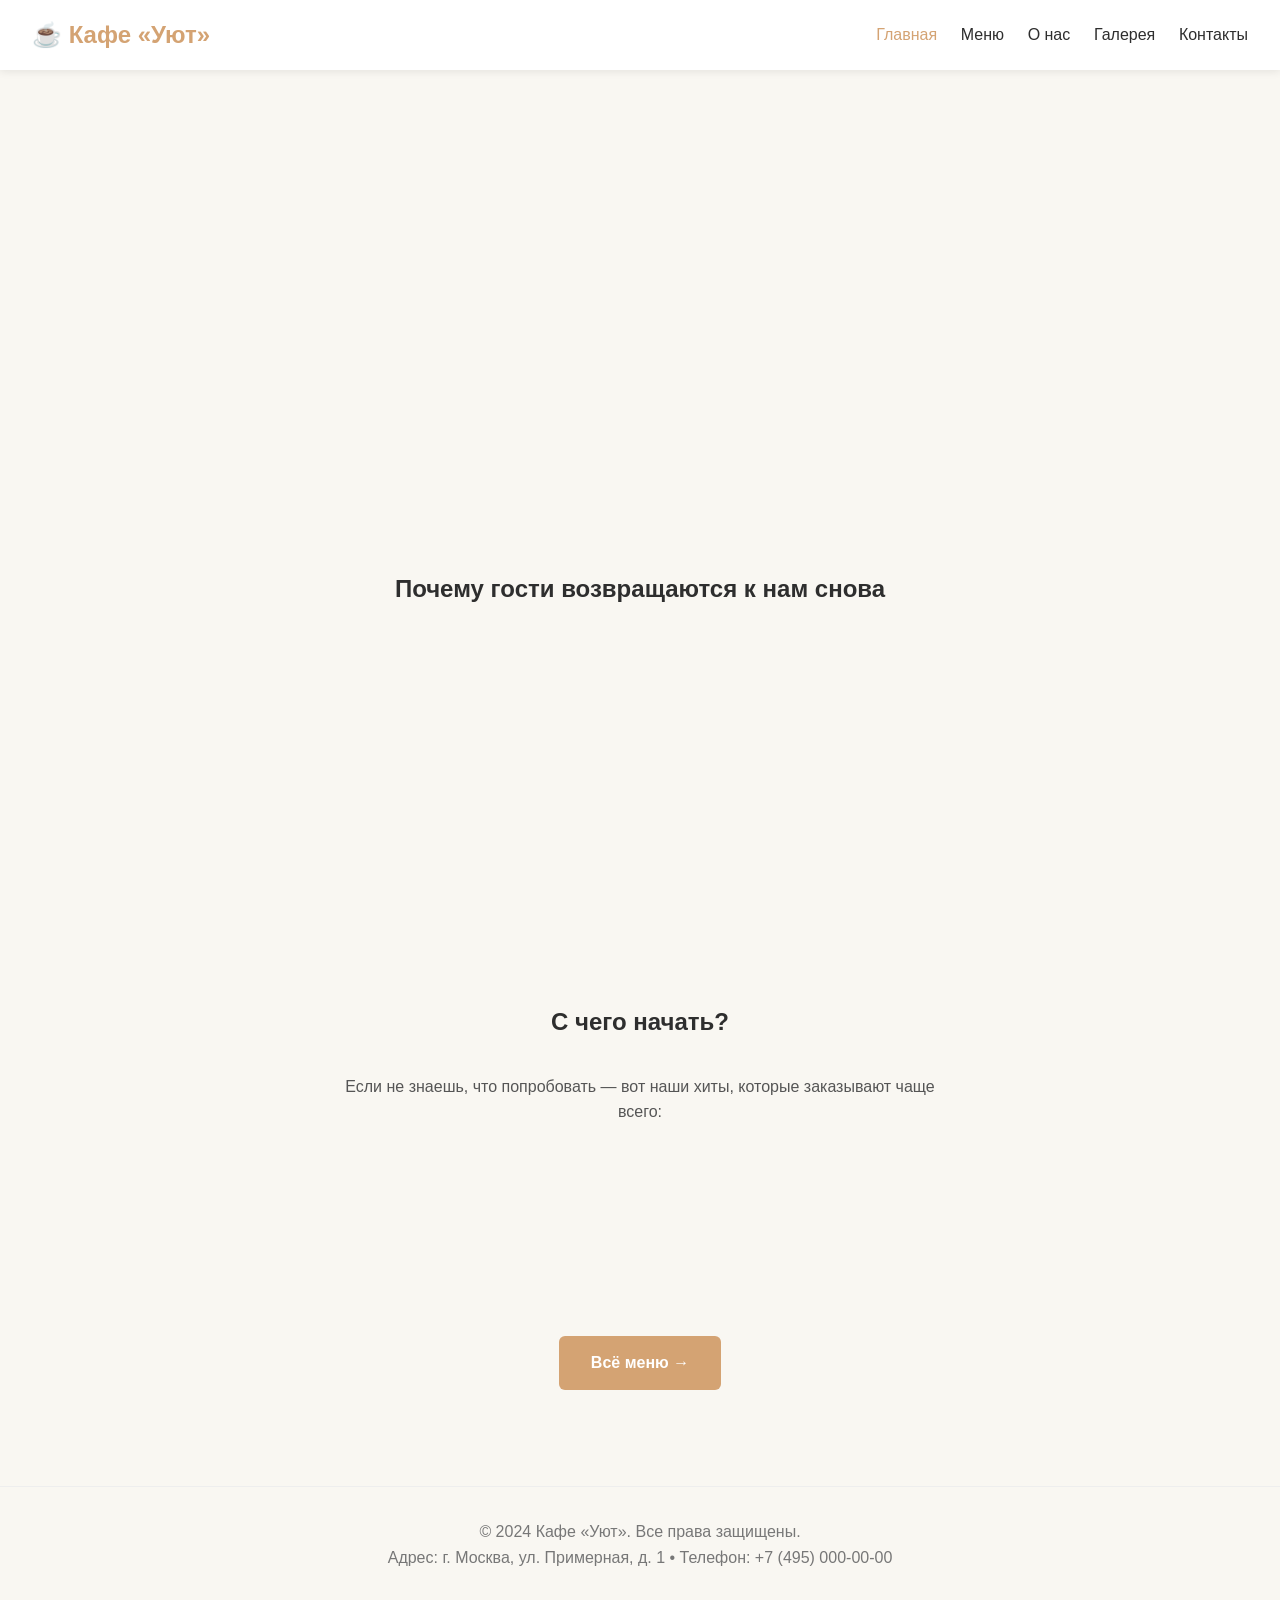
==== index.html @ 041bd0f4 "Upgrade first site" ====
<!DOCTYPE html>
<html lang="ru">
  <head>
    <meta charset="UTF-8" />
    <meta name="viewport" content="width=device-width, initial-scale=1.0"/>
    <title>Кафе «Уют» — Главная</title>
    <link rel="stylesheet" href="css/style.css"/>
  </head>
  <body>
    <header>
      <div class="logo">☕ Кафе «Уют»</div>
      <nav>
        <a href="index.html" class="active">Главная</a>
        <a href="menu.html">Меню</a>
        <a href="about.html">О нас</a>
        <a href="gallery.html">Галерея</a>
        <a href="contacts.html">Контакты</a>
      </nav>
    </header>

    <main>
      <!-- Большой баннер -->
      <section class="hero fade-in-up" style="text-align:center; padding:5rem 1rem; background: linear-gradient(rgba(0,0,0,0.4), rgba(0,0,0,0.4)), url('https://images.unsplash.com/photo-1556910103-1c02745a30bf?ixlib=rb-1.2.1&auto=format&fit=crop&w=1920&q=80') no-repeat center/cover; color:white;">
        <h1 style="font-size:3rem; margin-bottom:1rem; text-shadow: 0 2px 6px rgba(0,0,0,0.3);">Тепло, вкус и уют в каждом глотке</h1>
        <p style="font-size:1.2rem; max-width:600px; margin:0 auto 2rem; color:#f0f0f0; text-shadow: 0 1px 3px rgba(0,0,0,0.3);">
          Мы создаём атмосферу, где хочется остаться подольше: свежие продукты, авторские рецепты и забота о каждом госте.
        </p>
        <a href="menu.html" style="display:inline-block; padding:1rem 2rem; background:var(--primary); color:white; text-decoration:none; border-radius:6px; font-weight:bold; box-shadow: 0 4px 12px rgba(212,163,115,0.4); transition: transform 0.2s, box-shadow 0.2s;">
          Выбрать любимое блюдо
        </a>
      </section>

      <!-- Почему выбирают нас -->
      <section style="padding:4rem 1.5rem; max-width:1200px; margin:0 auto;">
        <h2 style="text-align:center;">Почему гости возвращаются к нам снова</h2>
        <div style="margin-top:2rem; display:grid; grid-template-columns:repeat(auto-fit, minmax(250px, 1fr)); gap:1.5rem;">
          <div class="fade-in-up" style="background:white; padding:1.5rem; border-radius:8px; box-shadow:0 4px 12px rgba(0,0,0,0.06); text-align:center;">
            <div style="font-size:2.5rem; margin-bottom:0.8rem;">☕</div>
            <h3 style="margin:0 0 0.5rem; color:var(--dark);">Лучший кофе в районе</h3>
            <p style="color:#666; line-height:1.5;">Только свежеобжаренные зёрна и точная настройка помола — чтобы каждый глоток был идеальным.</p>
          </div>
          <div class="fade-in-up" style="background:white; padding:1.5rem; border-radius:8px; box-shadow:0 4px 12px rgba(0,0,0,0.06); text-align:center;">
            <div style="font-size:2.5rem; margin-bottom:0.8rem;">🥐</div>
            <h3 style="margin:0 0 0.5rem; color:var(--dark);">Свежая выпечка каждый день</h3>
            <p style="color:#666; line-height:1.5;">Круассаны, маффины и десерты готовим с утра, чтобы они были тёплыми и ароматными.</p>
          </div>
          <div class="fade-in-up" style="background:white; padding:1.5rem; border-radius:8px; box-shadow:0 4px 12px rgba(0,0,0,0.06); text-align:center;">
            <div style="font-size:2.5rem; margin-bottom:0.8rem;">🏠</div>
            <h3 style="margin:0 0 0.5rem; color:var(--dark);">Уютная атмосфера</h3>
            <p style="color:#666; line-height:1.5;">Мягкие кресла, приглушённый свет и спокойная музыка — чтобы забыть про суету.</p>
          </div>
        </div>
      </section>

      <!-- Призыв к действию + мини-меню -->
      <section style="padding:4rem 1.5rem; background:#f9f7f2; text-align:center;">
        <h2>С чего начать?</h2>
        <p style="max-width:600px; margin:1rem auto; color:#555;">
          Если не знаешь, что попробовать — вот наши хиты, которые заказывают чаще всего:
        </p>
        <div class="menu-grid" style="justify-content:center; margin-top:1.5rem;">
          <div class="dish-card fade-in-up">
            <h3>Капучино</h3>
            <p>Классика: эспрессо и молочная пена. Идеально, чтобы проснуться.</p>
            <span class="dish-price">320 ₽</span>
          </div>
          <div class="dish-card fade-in-up">
            <h3>Круассан с миндалем</h3>
            <p>Хрустящий снаружи, нежный внутри — лучший завтрак.</p>
            <span class="dish-price">280 ₽</span>
          </div>
          <div class="dish-card fade-in-up">
            <h3>Чизкейк Нью-Йорк</h3>
            <p>Нежный, сливочный, с тонкой ванильной ноткой.</p>
            <span class="dish-price">380 ₽</span>
          </div>
        </div>
        <a href="menu.html" style="display:inline-block; margin-top:2rem; padding:0.9rem 2rem; background:var(--primary); color:white; text-decoration:none; border-radius:6px; font-weight:bold;">Всё меню →</a>
      </section>
    </main>

    <footer>
      <p>&copy; 2024 Кафе «Уют». Все права защищены.</p>
      <p>Адрес: г. Москва, ул. Примерная, д. 1 • Телефон: +7 (495) 000-00-00</p>
    </footer>
---- css/style.css ----
:root {
  --primary: #d4a373;
  --dark: #2e2e2e;
  --light: #f9f7f2;
}

* { margin: 0; padding: 0; box-sizing: border-box; }

body {
  font-family: 'Segoe UI', Roboto, Arial, sans-serif;
  line-height: 1.6;
  color: var(--dark);
  background: var(--light);
}

html { scroll-behavior: smooth; }

header {
  position: sticky;
  top: 0;
  background: rgba(255,255,255,0.95);
  backdrop-filter: blur(10px);
  padding: 1rem 2rem;
  display: flex;
  justify-content: space-between;
  align-items: center;
  box-shadow: 0 2px 8px rgba(0,0,0,0.08);
  z-index: 100;
}

.logo {
  font-weight: bold;
  font-size: 1.5rem;
  color: var(--primary);
  animation: warmPulse 3s infinite alternate;
}

@keyframes warmPulse {
  from { text-shadow: 0 0 4px rgba(212, 163, 115, 0.4); }
  to { text-shadow: 0 0 10px rgba(212, 163, 115, 0.7); }
}

nav a {
  margin-left: 1.2rem;
  text-decoration: none;
  color: var(--dark);
  font-weight: 500;
  transition: color 0.2s;
}

nav a:hover, nav a.active {
  color: var(--primary);
}

main { padding: 2rem 1.5rem; max-width: 1200px; margin: 0 auto; }
h2 { text-align: center; margin-bottom: 2rem; }

.menu-grid, .gallery-grid {
  display: grid;
  grid-template-columns: repeat(auto-fit, minmax(280px, 1fr));
  gap: 2rem;
}

.dish-card, .photo-card {
  background: white;
  padding: 1.5rem;
  border-radius: 8px;
  box-shadow: 0 4px 12px rgba(0,0,0,0.06);
  transition: transform 0.3s ease, box-shadow 0.3s ease;
}

.dish-card:hover, .photo-card:hover {
  transform: translateY(-6px);
  box-shadow: 0 12px 24px rgba(0,0,0,0.12);
}

.dish-price { float: right; color: var(--primary); font-weight: bold; }

form { max-width: 500px; margin: 2rem auto; text-align: left; }
label { display: block; margin-top: 1rem; font-weight: 500; }
input, textarea {
  width: 100%;
  padding: 0.75rem;
  border: 1px solid #ccc;
  border-radius: 6px;
  margin-top: 0.4rem;
}

button[type="submit"] {
  margin-top: 1.5rem;
  width: 100%;
  padding: 0.8rem;
  background: var(--primary);
  color: white;
  border: none;
  border-radius: 6px;
  cursor: pointer;
  font-size: 1rem;
  transition: background 0.3s, transform 0.2s;
}

button[type="submit"]:hover {
  background: #b88b5b;
  transform: scale(1.02);
}

footer {
  text-align: center;
  padding: 2rem;
  color: #777;
  border-top: 1px solid #eee;
}

/* Анимация появления при скролле */
.fade-in-up {
  opacity: 0;
  transform: translateY(24px);
  transition: opacity 0.6s ease, transform 0.6s ease;
}
.fade-in-up.visible {
  opacity: 1;
  transform: translateY(0);
}
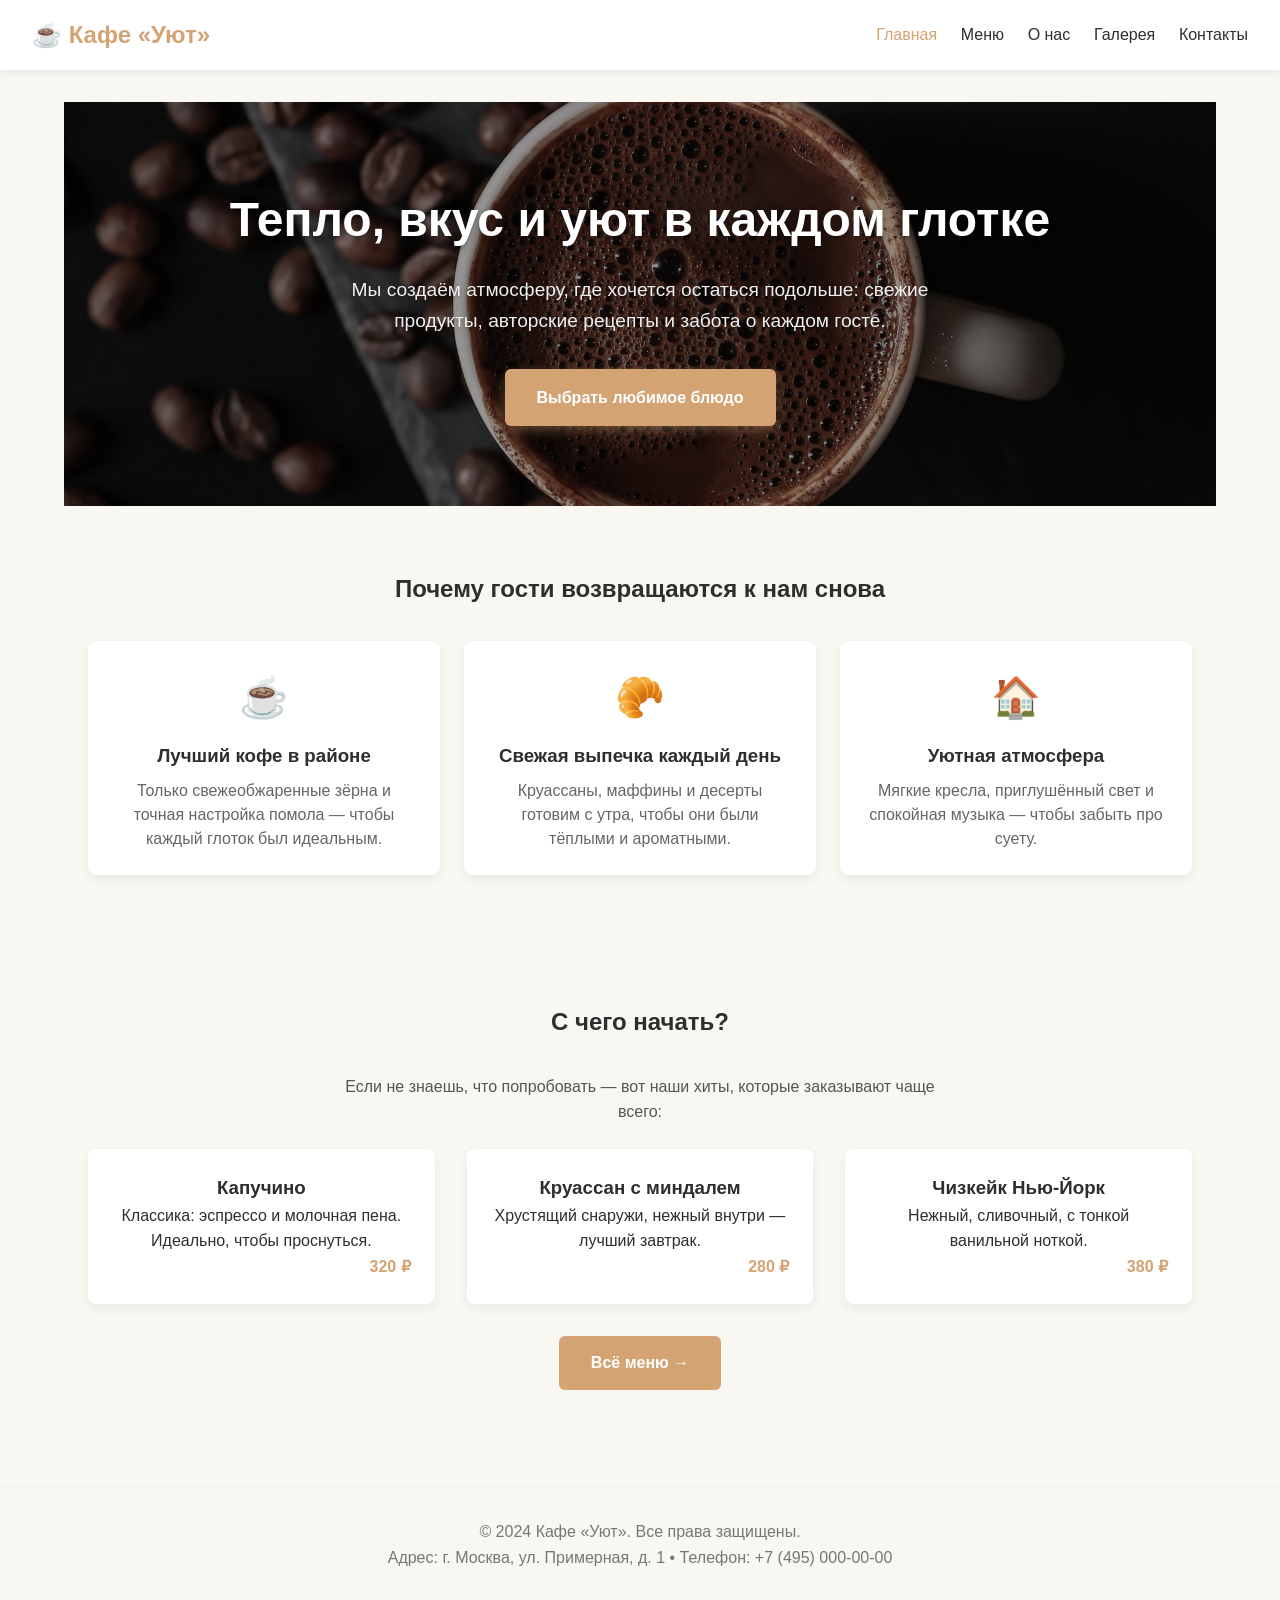
==== commit 14cc10d8: "Add 2 version" ====
--- a/index.html
+++ b/index.html
@@ -3,7 +3,7 @@
   <head>
     <meta charset="UTF-8" />
     <meta name="viewport" content="width=device-width, initial-scale=1.0"/>
-    <title>Кафе «Уют» — Главная</title>
+    <title>Кофейня Cosiness — Главная</title>
     <link rel="stylesheet" href="css/style.css"/>
   </head>
   <body>
@@ -19,15 +19,14 @@
     </header>
 
     <main>
-      <!-- Большой баннер -->
-      <section class="hero fade-in-up" style="text-align:center; padding:5rem 1rem; background: linear-gradient(rgba(0,0,0,0.4), rgba(0,0,0,0.4)), url('https://images.unsplash.com/photo-1556910103-1c02745a30bf?ixlib=rb-1.2.1&auto=format&fit=crop&w=1920&q=80') no-repeat center/cover; color:white;">
-        <h1 style="font-size:3rem; margin-bottom:1rem; text-shadow: 0 2px 6px rgba(0,0,0,0.3);">Тепло, вкус и уют в каждом глотке</h1>
-        <p style="font-size:1.2rem; max-width:600px; margin:0 auto 2rem; color:#f0f0f0; text-shadow: 0 1px 3px rgba(0,0,0,0.3);">
-          Мы создаём атмосферу, где хочется остаться подольше: свежие продукты, авторские рецепты и забота о каждом госте.
+      <!-- Большой баннер (фон задаётся в CSS — класс .hero) -->
+      <section class="hero fade-in-up">
+        <h1>Тепло, вкус и уют в каждом глотке</h1>
+        <p>
+          Мы создаём атмосферу, где хочется остаться подольше: свежие продукты,
+          авторские рецепты и забота о каждом госте.
         </p>
-        <a href="menu.html" style="display:inline-block; padding:1rem 2rem; background:var(--primary); color:white; text-decoration:none; border-radius:6px; font-weight:bold; box-shadow: 0 4px 12px rgba(212,163,115,0.4); transition: transform 0.2s, box-shadow 0.2s;">
-          Выбрать любимое блюдо
-        </a>
+        <a href="menu.html">Выбрать любимое блюдо</a>
       </section>
 
       <!-- Почему выбирают нас -->
@@ -56,7 +55,7 @@
       <section style="padding:4rem 1.5rem; background:#f9f7f2; text-align:center;">
         <h2>С чего начать?</h2>
         <p style="max-width:600px; margin:1rem auto; color:#555;">
-          Если не знаешь, что попробовать — вот наши хиты, которые заказывают чаще всего:
+          Если не знаешь, что попробовать — вот наши хиты, которые заказывают чаще всего:
         </p>
         <div class="menu-grid" style="justify-content:center; margin-top:1.5rem;">
           <div class="dish-card fade-in-up">
@@ -83,3 +82,15 @@
       <p>&copy; 2024 Кафе «Уют». Все права защищены.</p>
       <p>Адрес: г. Москва, ул. Примерная, д. 1 • Телефон: +7 (495) 000-00-00</p>
     </footer>
+
+    <script>
+      // Плавное появление элементов при скролле
+      const observer = new IntersectionObserver((entries) => {
+        entries.forEach((entry) => {
+          if (entry.isIntersecting) entry.target.classList.add('visible');
+        });
+      }, { threshold: 0.15 });
+      document.querySelectorAll('.fade-in-up').forEach((el) => observer.observe(el));
+    </script>
+  </body>
+</html>
--- a/css/style.css
+++ b/css/style.css
@@ -121,3 +121,106 @@
   opacity: 1;
   transform: translateY(0);
 }
+
+/* ===== Большой баннер с фото ===== */
+.hero {
+  text-align: center;
+  padding: 5rem 1rem;
+  color: white;
+  background-image:
+    linear-gradient(rgba(0,0,0,0.4), rgba(0,0,0,0.4)),
+    url('../images/banner.jpg');   /* ← путь к фото */
+  background-repeat: no-repeat;
+  background-position: center;
+  background-size: cover;
+}
+
+.hero h1 {
+  font-size: 3rem;
+  margin-bottom: 1rem;
+  text-shadow: 0 2px 6px rgba(0,0,0,0.3);
+}
+
+.hero p {
+  font-size: 1.2rem;
+  max-width: 600px;
+  margin: 0 auto 2rem;
+  color: #f0f0f0;
+  text-shadow: 0 1px 3px rgba(0,0,0,0.3);
+}
+
+.hero a {
+  display: inline-block;
+  padding: 1rem 2rem;
+  background: var(--primary);
+  color: white;
+  text-decoration: none;
+  border-radius: 6px;
+  font-weight: bold;
+  box-shadow: 0 4px 12px rgba(212,163,115,0.4);
+  transition: transform 0.2s, box-shadow 0.2s;
+}
+
+.hero a:hover {
+  transform: translateY(-2px);
+  box-shadow: 0 8px 18px rgba(212,163,115,0.5);
+}
+
+.team-card {
+  grid-column: 1 / -1;        /* занять всю строку сетки */
+  justify-self: center;       /* выровнять по центру */
+  width: 100%;
+  max-width: 380px;           /* чтобы не растягивалась на всю ширину */
+}
+
+/* ===== Галерея: 4 крупных блока в сетке 2×2 ===== */
+.gallery-grid {
+  display: grid;
+  grid-template-columns: repeat(2, 1fr);   /* 2 колонки */
+  grid-template-rows: repeat(2, auto);     /* 2 ряда */
+  gap: 2rem;
+}
+
+.gallery-grid .photo-card {
+  padding: 0;
+  overflow: hidden;
+  border-radius: 8px;
+  background: white;
+  box-shadow: 0 4px 12px rgba(0,0,0,0.06);
+  transition: transform 0.3s ease, box-shadow 0.3s ease;
+}
+
+.gallery-grid .photo-card:hover {
+  transform: translateY(-6px);
+  box-shadow: 0 12px 24px rgba(0,0,0,0.12);
+}
+
+.gallery-grid .photo-card img {
+  display: block;
+  width: 100%;
+  height: 360px;              /* крупные одинаковые фото */
+  object-fit: cover;
+  transition: transform 0.4s ease;
+}
+
+.gallery-grid .photo-card:hover img {
+  transform: scale(1.04);
+}
+
+.gallery-grid .photo-card figcaption {
+  padding: 1rem 1.2rem 1.2rem;
+  color: #666;
+  font-size: 0.95rem;
+  margin: 0;
+}
+
+/* На телефонах — одна колонка, фото чуть ниже */
+@media (max-width: 760px) {
+  .gallery-grid {
+    grid-template-columns: 1fr;
+    grid-template-rows: auto;
+  }
+  .gallery-grid .photo-card img {
+    height: 300px;
+  }
+}
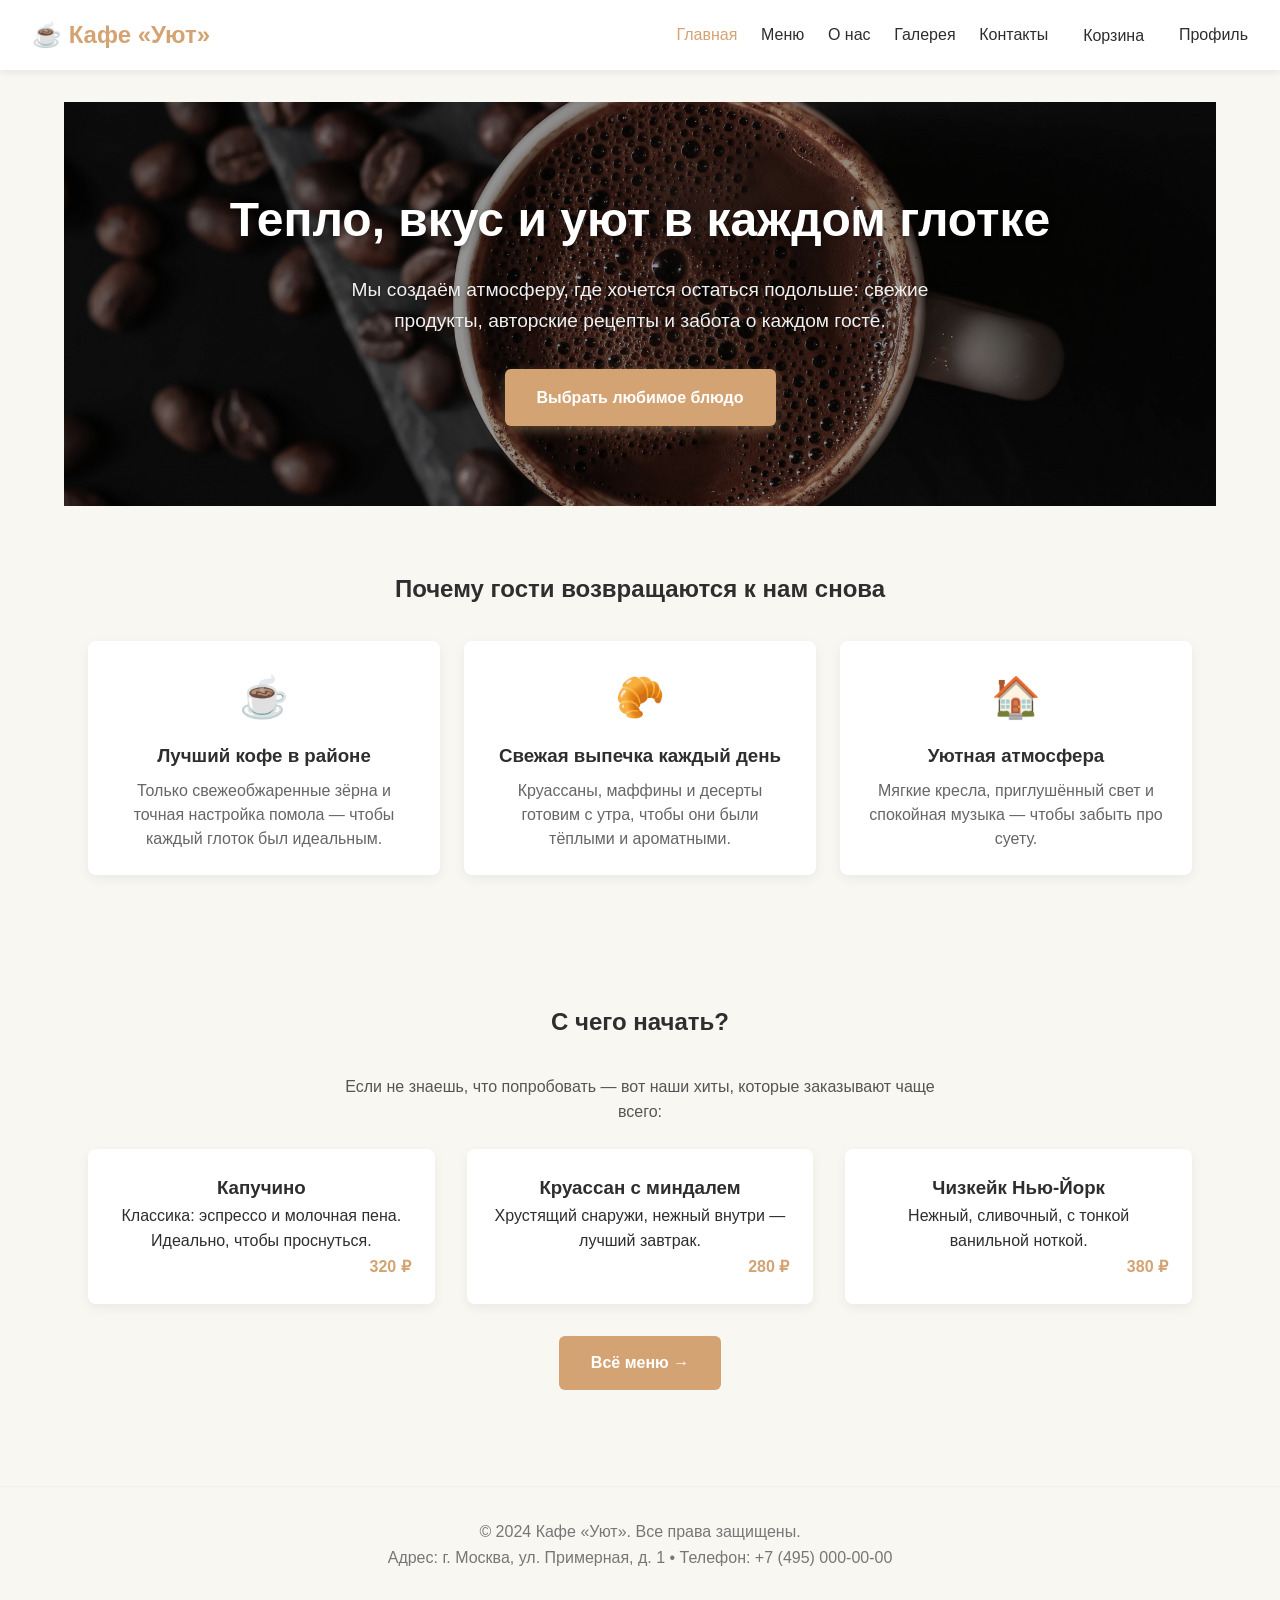
==== commit fee64b6b: "add profile and cart" ====
--- a/index.html
+++ b/index.html
@@ -15,6 +15,8 @@
         <a href="about.html">О нас</a>
         <a href="gallery.html">Галерея</a>
         <a href="contacts.html">Контакты</a>
+        <a href="cart.html">Корзина</a>
+        <a href="profile.html">Профиль</a>
       </nav>
     </header>
 
--- a/css/style.css
+++ b/css/style.css
@@ -55,13 +55,57 @@
 main { padding: 2rem 1.5rem; max-width: 1200px; margin: 0 auto; }
 h2 { text-align: center; margin-bottom: 2rem; }
 
-.menu-grid, .gallery-grid {
+/* --- Галерея: ровно 4 блока в 2 ряда (2×2) --- */
+.gallery-grid {
+  display: grid;
+  grid-template-columns: repeat(2, 1fr);   /* 2 колонки */
+  grid-template-rows: repeat(2, auto);     /* 2 ряда */
+  gap: 2rem;                               /* отступы между карточками */
+}
+
+.photo-card {
+  background: white;
+  border-radius: 8px;
+  box-shadow: 0 4px 12px rgba(0,0,0,0.06);
+  overflow: hidden;
+  padding: 0;
+  transition: transform 0.3s ease, box-shadow 0.3s ease;
+}
+
+.photo-card:hover {
+  transform: translateY(-6px);
+  box-shadow: 0 12px 24px rgba(0,0,0,0.12);
+}
+
+.photo-card img {
+  width: 100%;
+  height: 360px;                           /* фиксированная высота блока */
+  object-fit: cover;                       /* картинка заполняет без искажений */
+  display: block;
+  transition: transform 0.4s ease;
+}
+
+.photo-card:hover img {
+  transform: scale(1.04);                   /* лёгкий зум при наведении */
+}
+
+.photo-card figcaption {
+  padding: 1rem 1.2rem 1.2rem;
+  color: #666;
+  font-size: 0.95rem;
+  margin: 0;
+  text-align: center;
+}
+
+/* --- Меню (если понадобится) --- */
+.menu-grid {
   display: grid;
   grid-template-columns: repeat(auto-fit, minmax(280px, 1fr));
   gap: 2rem;
 }
 
 .dish-card, .photo-card {
+  /* общие стили для карточек */
   background: white;
   padding: 1.5rem;
   border-radius: 8px;
@@ -122,14 +166,15 @@
   transform: translateY(0);
 }
 
-/* ===== Большой баннер с фото ===== */
+/* Большой баннер на главной */
 .hero {
   text-align: center;
   padding: 5rem 1rem;
   color: white;
+  /* Путь: ../images/banner.jpg — значит, images лежит рядом с папкой css */
   background-image:
     linear-gradient(rgba(0,0,0,0.4), rgba(0,0,0,0.4)),
-    url('../images/banner.jpg');   /* ← путь к фото */
+    url('../images/banner.jpg');
   background-repeat: no-repeat;
   background-position: center;
   background-size: cover;
@@ -166,61 +211,293 @@
   box-shadow: 0 8px 18px rgba(212,163,115,0.5);
 }
 
-.team-card {
-  grid-column: 1 / -1;        /* занять всю строку сетки */
-  justify-self: center;       /* выровнять по центру */
-  width: 100%;
-  max-width: 380px;           /* чтобы не растягивалась на всю ширину */
-}
-
-/* ===== Галерея: 4 крупных блока в сетке 2×2 ===== */
-.gallery-grid {
-  display: grid;
-  grid-template-columns: repeat(2, 1fr);   /* 2 колонки */
-  grid-template-rows: repeat(2, auto);     /* 2 ряда */
-  gap: 2rem;
-}
-
-.gallery-grid .photo-card {
-  padding: 0;
-  overflow: hidden;
-  border-radius: 8px;
-  background: white;
-  box-shadow: 0 4px 12px rgba(0,0,0,0.06);
-  transition: transform 0.3s ease, box-shadow 0.3s ease;
-}
-
-.gallery-grid .photo-card:hover {
-  transform: translateY(-6px);
-  box-shadow: 0 12px 24px rgba(0,0,0,0.12);
-}
-
-.gallery-grid .photo-card img {
-  display: block;
-  width: 100%;
-  height: 360px;              /* крупные одинаковые фото */
-  object-fit: cover;
-  transition: transform 0.4s ease;
-}
-
-.gallery-grid .photo-card:hover img {
-  transform: scale(1.04);
-}
-
-.gallery-grid .photo-card figcaption {
-  padding: 1rem 1.2rem 1.2rem;
-  color: #666;
-  font-size: 0.95rem;
-  margin: 0;
-}
-
-/* На телефонах — одна колонка, фото чуть ниже */
+/* Адаптив: на мобильных — одна колонка в галерее */
 @media (max-width: 760px) {
   .gallery-grid {
     grid-template-columns: 1fr;
     grid-template-rows: auto;
   }
-  .gallery-grid .photo-card img {
-    height: 300px;
+  .photo-card img {
+    height: 280px;
   }
+}
+
+/* ===== Страница «Профиль» ===== */
+.profile-layout {
+  display: grid;
+  grid-template-columns: 300px 1fr;
+  gap: 2rem;
+  align-items: start;
+}
+
+.profile-card {
+  background: white;
+  border-radius: 10px;
+  padding: 2rem 1.5rem;
+  text-align: center;
+  box-shadow: 0 4px 12px rgba(0,0,0,0.06);
+}
+
+.avatar {
+  width: 90px;
+  height: 90px;
+  margin: 0 auto 1rem;
+  border-radius: 50%;
+  background: var(--primary);
+  color: white;
+  font-size: 2.2rem;
+  font-weight: bold;
+  display: flex;
+  align-items: center;
+  justify-content: center;
+}
+
+.profile-card h3 { margin-bottom: 0.3rem; }
+.profile-email { color: #666; font-size: 0.95rem; }
+.profile-role { color: #999; font-size: 0.85rem; margin-bottom: 1.2rem; }
+
+.profile-stats {
+  display: flex;
+  justify-content: space-around;
+  border-top: 1px solid #eee;
+  padding-top: 1rem;
+}
+.profile-stats div { display: flex; flex-direction: column; }
+.profile-stats strong { color: var(--primary); font-size: 1.2rem; }
+.profile-stats span { font-size: 0.8rem; color: #888; }
+
+.profile-form {
+  background: white;
+  border-radius: 10px;
+  padding: 2rem 1.8rem;
+  box-shadow: 0 4px 12px rgba(0,0,0,0.06);
+}
+.profile-form h3 { margin-bottom: 0.5rem; }
+.profile-form form { margin: 0; max-width: 100%; }
+
+.profile-orders {
+  margin-top: 2rem;
+  background: white;
+  border-radius: 10px;
+  padding: 1.5rem 1.8rem;
+  box-shadow: 0 4px 12px rgba(0,0,0,0.06);
+}
+.profile-orders h3 { margin-bottom: 1rem; }
+
+.order-row {
+  display: flex;
+  justify-content: space-between;
+  gap: 1rem;
+  padding: 0.8rem 0;
+  border-bottom: 1px solid #f0f0f0;
+  font-size: 0.95rem;
+}
+.order-row:last-child { border-bottom: none; }
+.order-row span:first-child { color: #888; min-width: 180px; }
+
+/* ===== Страница «Корзина» ===== */
+.cart-layout {
+  display: grid;
+  grid-template-columns: 1fr 340px;
+  gap: 2rem;
+  align-items: start;
+}
+
+.cart-items { display: flex; flex-direction: column; gap: 1rem; }
+
+.cart-item {
+  display: flex;
+  align-items: center;
+  gap: 1.2rem;
+  background: white;
+  border-radius: 10px;
+  padding: 1.2rem 1.5rem;
+  box-shadow: 0 4px 12px rgba(0,0,0,0.06);
+}
+
+.cart-thumb {
+  width: 64px;
+  height: 64px;
+  flex-shrink: 0;
+  border-radius: 10px;
+  background: var(--light);
+  font-size: 2rem;
+  display: flex;
+  align-items: center;
+  justify-content: center;
+}
+
+.cart-info { flex: 1; }
+.cart-info h3 { margin: 0 0 0.2rem; font-size: 1.05rem; }
+.cart-info p { color: #888; font-size: 0.85rem; margin-bottom: 0.6rem; }
+
+.cart-qty {
+  display: inline-flex;
+  align-items: center;
+  gap: 0.7rem;
+  border: 1px solid #e5e5e5;
+  border-radius: 6px;
+  padding: 0.15rem 0.4rem;
+}
+.qty-btn {
+  border: none;
+  background: none;
+  cursor: pointer;
+  font-size: 1.1rem;
+  color: var(--primary);
+  width: 26px;
+  height: 26px;
+  border-radius: 4px;
+  transition: background 0.2s;
+}
+.qty-btn:hover { background: #fdf3e8; }
+
+.cart-summary {
+  background: white;
+  border-radius: 10px;
+  padding: 1.8rem 1.5rem;
+  box-shadow: 0 4px 12px rgba(0,0,0,0.06);
+  position: sticky;
+  top: 100px;
+}
+.cart-summary h3 { margin-bottom: 1rem; }
+.cart-summary hr { border: none; border-top: 1px solid #eee; margin: 0.8rem 0; }
+
+.summary-row {
+  display: flex;
+  justify-content: space-between;
+  padding: 0.45rem 0;
+  font-size: 0.95rem;
+  color: #555;
+}
+.summary-total {
+  font-size: 1.2rem;
+  font-weight: bold;
+  color: var(--dark);
+}
+.summary-total span:last-child { color: var(--primary); }
+
+.checkout-btn {
+  width: 100%;
+  margin-top: 1.2rem;
+  padding: 0.9rem;
+  background: var(--primary);
+  color: white;
+  border: none;
+  border-radius: 6px;
+  font-size: 1rem;
+  font-weight: bold;
+  cursor: pointer;
+  transition: background 0.3s, transform 0.2s;
+}
+.checkout-btn:hover { background: #b88b5b; transform: scale(1.02); }
+
+.continue-link {
+  display: block;
+  text-align: center;
+  margin-top: 1rem;
+  color: #888;
+  text-decoration: none;
+  font-size: 0.9rem;
+}
+.continue-link:hover { color: var(--primary); }
+
+/* Адаптив */
+@media (max-width: 900px) {
+  .profile-layout,
+  .cart-layout {
+    grid-template-columns: 1fr;
+  }
+  .cart-summary { position: static; }
+  .order-row { flex-wrap: wrap; }
+}
+
+/* ===== Счётчик у блюд в меню ===== */
+.dish-counter {
+  display: flex;
+  align-items: center;
+  gap: 0.6rem;
+  margin-top: 0.8rem;
+  padding-top: 0.8rem;
+  border-top: 1px solid #f0f0f0;
+  clear: both;
+}
+
+.counter-btn {
+  width: 32px;
+  height: 32px;
+  border: 1px solid #e5e5e5;
+  border-radius: 6px;
+  background: white;
+  color: var(--primary);
+  font-size: 1.1rem;
+  cursor: pointer;
+  transition: background 0.2s, border-color 0.2s;
+}
+.counter-btn:hover { background: #fdf3e8; border-color: var(--primary); }
+
+.counter-value {
+  min-width: 24px;
+  text-align: center;
+  font-weight: 600;
+  color: var(--dark);
+}
+
+/* Карточка, добавленная в корзину — лёгкая подсветка */
+.dish-card.in-cart {
+  border: 1px solid var(--primary);
+  background: #fdf8f2;
+}
+
+/* ===== Корзина в шапке: подсветка светло-коричневым ===== */
+nav a[href="cart.html"] {
+  position: relative;
+  padding: 0.3rem 0.7rem;
+  border-radius: 6px;
+  transition: background 0.25s, color 0.25s;
+}
+
+nav a[href="cart.html"].cart-filled {
+  background: #f3e3d1;   /* светло-коричневый */
+  color: #8a5a2b;
+  font-weight: 600;
+}
+
+.cart-badge {
+  display: inline-flex;
+  align-items: center;
+  justify-content: center;
+  min-width: 18px;
+  height: 18px;
+  padding: 0 5px;
+  margin-left: 5px;
+  border-radius: 9px;
+  background: var(--primary);
+  color: white;
+  font-size: 0.72rem;
+  font-weight: bold;
+  vertical-align: middle;
+}
+
+/* ===== Пустая корзина ===== */
+.cart-empty {
+  background: white;
+  border-radius: 10px;
+  padding: 3rem 2rem;
+  text-align: center;
+  box-shadow: 0 4px 12px rgba(0,0,0,0.06);
+}
+.cart-empty-icon { font-size: 3rem; margin-bottom: 1rem; opacity: 0.6; }
+.cart-empty h3 { margin-bottom: 0.4rem; }
+.cart-empty p { color: #888; margin-bottom: 1.5rem; }
+
+.checkout-btn:disabled {
+  opacity: 0.5;
+  cursor: not-allowed;
+  transform: none;
+}
+
+/* Ссылка «Корзина» в шапке скрыта, пока корзина пуста */
+nav a[href="cart.html"].cart-hidden {
+  display: none;
 }
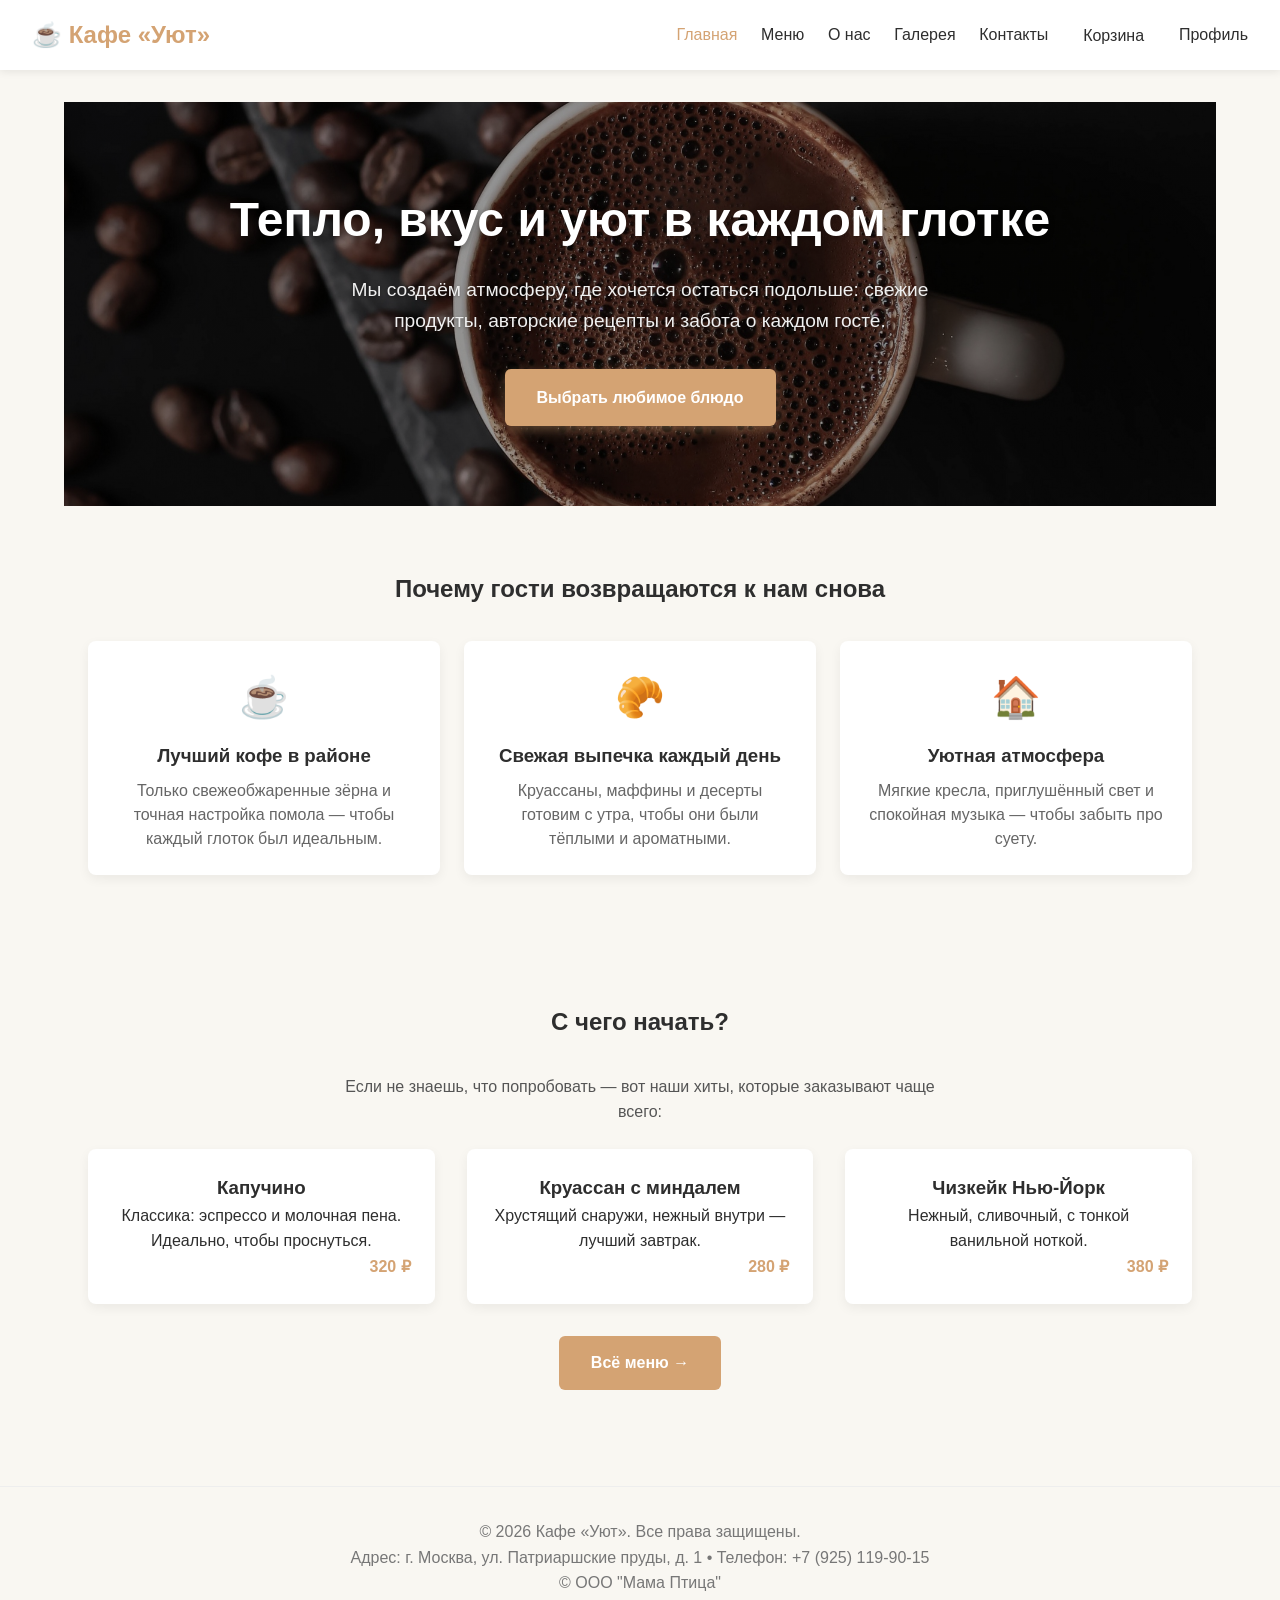
==== commit 62a908bd: "mellstroy" ====
--- a/index.html
+++ b/index.html
@@ -81,8 +81,9 @@
     </main>
 
     <footer>
-      <p>&copy; 2024 Кафе «Уют». Все права защищены.</p>
-      <p>Адрес: г. Москва, ул. Примерная, д. 1 • Телефон: +7 (495) 000-00-00</p>
+      <p>&copy; 2026 Кафе «Уют». Все права защищены.</p>
+      <p>Адрес: г. Москва, ул. Патриаршские пруды, д. 1 • Телефон: +7 (925) 119-90-15</p>
+      <p>&copy; ООО "Мама Птица"</p>
     </footer>
 
     <script>
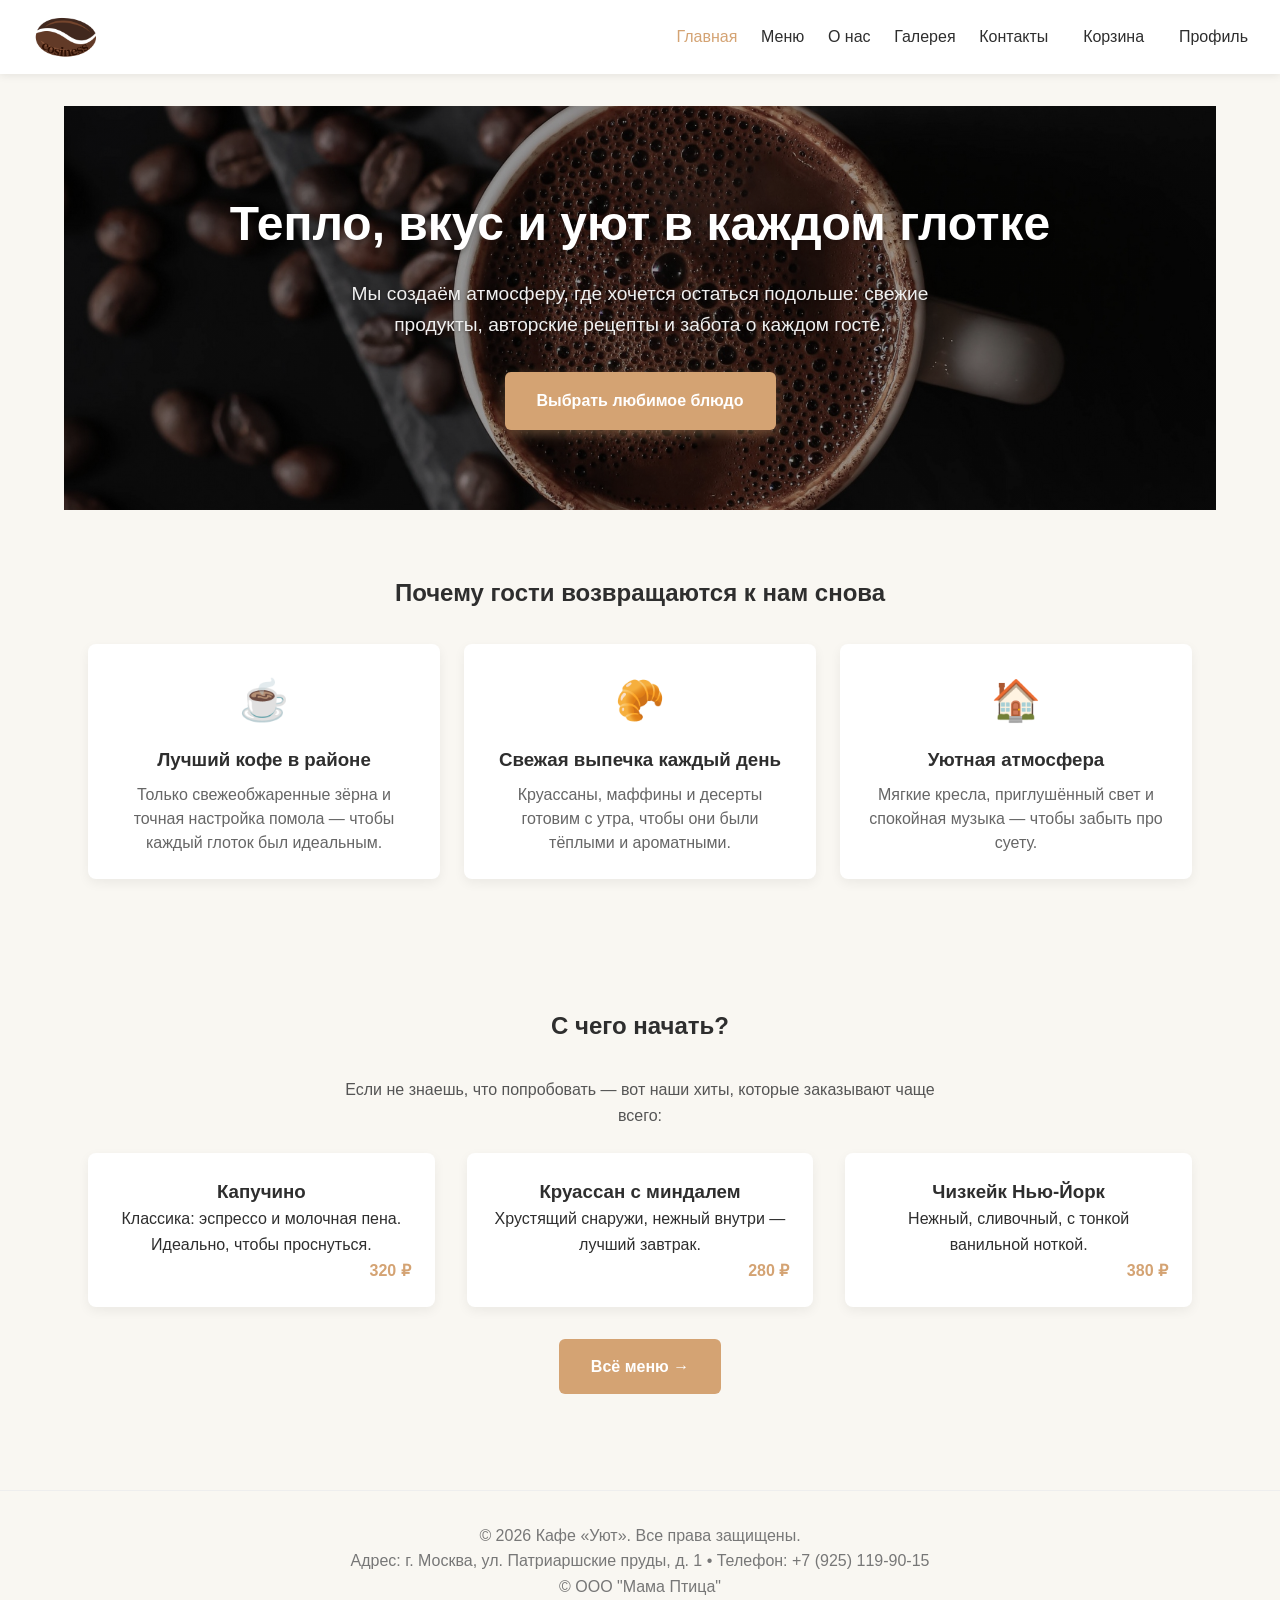
==== commit debdf313: "final version" ====
--- a/index.html
+++ b/index.html
@@ -3,12 +3,14 @@
   <head>
     <meta charset="UTF-8" />
     <meta name="viewport" content="width=device-width, initial-scale=1.0"/>
-    <title>Кофейня Cosiness — Главная</title>
+    <title>Cosiness | Main</title>
     <link rel="stylesheet" href="css/style.css"/>
   </head>
   <body>
     <header>
-      <div class="logo">☕ Кафе «Уют»</div>
+      <a href="index.html" class="logo logo-img" aria-label="На главную">
+        <img src="images/сoffee_bean.png">
+      </a>
       <nav>
         <a href="index.html" class="active">Главная</a>
         <a href="menu.html">Меню</a>
@@ -19,9 +21,7 @@
         <a href="profile.html">Профиль</a>
       </nav>
     </header>
-
     <main>
-      <!-- Большой баннер (фон задаётся в CSS — класс .hero) -->
       <section class="hero fade-in-up">
         <h1>Тепло, вкус и уют в каждом глотке</h1>
         <p>
@@ -30,8 +30,6 @@
         </p>
         <a href="menu.html">Выбрать любимое блюдо</a>
       </section>
-
-      <!-- Почему выбирают нас -->
       <section style="padding:4rem 1.5rem; max-width:1200px; margin:0 auto;">
         <h2 style="text-align:center;">Почему гости возвращаются к нам снова</h2>
         <div style="margin-top:2rem; display:grid; grid-template-columns:repeat(auto-fit, minmax(250px, 1fr)); gap:1.5rem;">
@@ -52,8 +50,6 @@
           </div>
         </div>
       </section>
-
-      <!-- Призыв к действию + мини-меню -->
       <section style="padding:4rem 1.5rem; background:#f9f7f2; text-align:center;">
         <h2>С чего начать?</h2>
         <p style="max-width:600px; margin:1rem auto; color:#555;">
@@ -79,15 +75,12 @@
         <a href="menu.html" style="display:inline-block; margin-top:2rem; padding:0.9rem 2rem; background:var(--primary); color:white; text-decoration:none; border-radius:6px; font-weight:bold;">Всё меню →</a>
       </section>
     </main>
-
     <footer>
       <p>&copy; 2026 Кафе «Уют». Все права защищены.</p>
       <p>Адрес: г. Москва, ул. Патриаршские пруды, д. 1 • Телефон: +7 (925) 119-90-15</p>
       <p>&copy; ООО "Мама Птица"</p>
     </footer>
-
     <script>
-      // Плавное появление элементов при скролле
       const observer = new IntersectionObserver((entries) => {
         entries.forEach((entry) => {
           if (entry.isIntersecting) entry.target.classList.add('visible');
--- a/css/style.css
+++ b/css/style.css
@@ -3,18 +3,14 @@
   --dark: #2e2e2e;
   --light: #f9f7f2;
 }
-
 * { margin: 0; padding: 0; box-sizing: border-box; }
-
 body {
   font-family: 'Segoe UI', Roboto, Arial, sans-serif;
   line-height: 1.6;
   color: var(--dark);
   background: var(--light);
 }
-
 html { scroll-behavior: smooth; }
-
 header {
   position: sticky;
   top: 0;
@@ -27,19 +23,17 @@
   box-shadow: 0 2px 8px rgba(0,0,0,0.08);
   z-index: 100;
 }
-
 .logo {
   font-weight: bold;
   font-size: 1.5rem;
   color: var(--primary);
   animation: warmPulse 3s infinite alternate;
-}
-
+  text-decoration: none;
+}
 @keyframes warmPulse {
   from { text-shadow: 0 0 4px rgba(212, 163, 115, 0.4); }
   to { text-shadow: 0 0 10px rgba(212, 163, 115, 0.7); }
 }
-
 nav a {
   margin-left: 1.2rem;
   text-decoration: none;
@@ -47,22 +41,15 @@
   font-weight: 500;
   transition: color 0.2s;
 }
-
-nav a:hover, nav a.active {
-  color: var(--primary);
-}
-
+nav a:hover, nav a.active { color: var(--primary); }
 main { padding: 2rem 1.5rem; max-width: 1200px; margin: 0 auto; }
 h2 { text-align: center; margin-bottom: 2rem; }
-
-/* --- Галерея: ровно 4 блока в 2 ряда (2×2) --- */
 .gallery-grid {
   display: grid;
-  grid-template-columns: repeat(2, 1fr);   /* 2 колонки */
-  grid-template-rows: repeat(2, auto);     /* 2 ряда */
-  gap: 2rem;                               /* отступы между карточками */
-}
-
+  grid-template-columns: repeat(2, 1fr);
+  grid-template-rows: repeat(2, auto);
+  gap: 2rem;
+}
 .photo-card {
   background: white;
   border-radius: 8px;
@@ -71,24 +58,18 @@
   padding: 0;
   transition: transform 0.3s ease, box-shadow 0.3s ease;
 }
-
 .photo-card:hover {
   transform: translateY(-6px);
   box-shadow: 0 12px 24px rgba(0,0,0,0.12);
 }
-
 .photo-card img {
   width: 100%;
-  height: 360px;                           /* фиксированная высота блока */
-  object-fit: cover;                       /* картинка заполняет без искажений */
+  height: 360px;
+  object-fit: cover;
   display: block;
   transition: transform 0.4s ease;
 }
-
-.photo-card:hover img {
-  transform: scale(1.04);                   /* лёгкий зум при наведении */
-}
-
+.photo-card:hover img { transform: scale(1.04); }
 .photo-card figcaption {
   padding: 1rem 1.2rem 1.2rem;
   color: #666;
@@ -96,30 +77,23 @@
   margin: 0;
   text-align: center;
 }
-
-/* --- Меню (если понадобится) --- */
 .menu-grid {
   display: grid;
   grid-template-columns: repeat(auto-fit, minmax(280px, 1fr));
   gap: 2rem;
 }
-
 .dish-card, .photo-card {
-  /* общие стили для карточек */
   background: white;
   padding: 1.5rem;
   border-radius: 8px;
   box-shadow: 0 4px 12px rgba(0,0,0,0.06);
   transition: transform 0.3s ease, box-shadow 0.3s ease;
 }
-
 .dish-card:hover, .photo-card:hover {
   transform: translateY(-6px);
   box-shadow: 0 12px 24px rgba(0,0,0,0.12);
 }
-
 .dish-price { float: right; color: var(--primary); font-weight: bold; }
-
 form { max-width: 500px; margin: 2rem auto; text-align: left; }
 label { display: block; margin-top: 1rem; font-weight: 500; }
 input, textarea {
@@ -129,7 +103,6 @@
   border-radius: 6px;
   margin-top: 0.4rem;
 }
-
 button[type="submit"] {
   margin-top: 1.5rem;
   width: 100%;
@@ -142,36 +115,23 @@
   font-size: 1rem;
   transition: background 0.3s, transform 0.2s;
 }
-
-button[type="submit"]:hover {
-  background: #b88b5b;
-  transform: scale(1.02);
-}
-
+button[type="submit"]:hover { background: #b88b5b; transform: scale(1.02); }
 footer {
   text-align: center;
   padding: 2rem;
   color: #777;
   border-top: 1px solid #eee;
 }
-
-/* Анимация появления при скролле */
 .fade-in-up {
   opacity: 0;
   transform: translateY(24px);
   transition: opacity 0.6s ease, transform 0.6s ease;
 }
-.fade-in-up.visible {
-  opacity: 1;
-  transform: translateY(0);
-}
-
-/* Большой баннер на главной */
+.fade-in-up.visible { opacity: 1; transform: translateY(0); }
 .hero {
   text-align: center;
   padding: 5rem 1rem;
   color: white;
-  /* Путь: ../images/banner.jpg — значит, images лежит рядом с папкой css */
   background-image:
     linear-gradient(rgba(0,0,0,0.4), rgba(0,0,0,0.4)),
     url('../images/banner.jpg');
@@ -179,13 +139,11 @@
   background-position: center;
   background-size: cover;
 }
-
 .hero h1 {
   font-size: 3rem;
   margin-bottom: 1rem;
   text-shadow: 0 2px 6px rgba(0,0,0,0.3);
 }
-
 .hero p {
   font-size: 1.2rem;
   max-width: 600px;
@@ -193,7 +151,6 @@
   color: #f0f0f0;
   text-shadow: 0 1px 3px rgba(0,0,0,0.3);
 }
-
 .hero a {
   display: inline-block;
   padding: 1rem 2rem;
@@ -205,31 +162,20 @@
   box-shadow: 0 4px 12px rgba(212,163,115,0.4);
   transition: transform 0.2s, box-shadow 0.2s;
 }
-
 .hero a:hover {
   transform: translateY(-2px);
   box-shadow: 0 8px 18px rgba(212,163,115,0.5);
 }
-
-/* Адаптив: на мобильных — одна колонка в галерее */
 @media (max-width: 760px) {
-  .gallery-grid {
-    grid-template-columns: 1fr;
-    grid-template-rows: auto;
-  }
-  .photo-card img {
-    height: 280px;
-  }
-}
-
-/* ===== Страница «Профиль» ===== */
+  .gallery-grid { grid-template-columns: 1fr; grid-template-rows: auto; }
+  .photo-card img { height: 280px; }
+}
 .profile-layout {
   display: grid;
   grid-template-columns: 300px 1fr;
   gap: 2rem;
   align-items: start;
 }
-
 .profile-card {
   background: white;
   border-radius: 10px;
@@ -237,7 +183,6 @@
   text-align: center;
   box-shadow: 0 4px 12px rgba(0,0,0,0.06);
 }
-
 .avatar {
   width: 90px;
   height: 90px;
@@ -251,11 +196,9 @@
   align-items: center;
   justify-content: center;
 }
-
 .profile-card h3 { margin-bottom: 0.3rem; }
 .profile-email { color: #666; font-size: 0.95rem; }
 .profile-role { color: #999; font-size: 0.85rem; margin-bottom: 1.2rem; }
-
 .profile-stats {
   display: flex;
   justify-content: space-around;
@@ -265,7 +208,6 @@
 .profile-stats div { display: flex; flex-direction: column; }
 .profile-stats strong { color: var(--primary); font-size: 1.2rem; }
 .profile-stats span { font-size: 0.8rem; color: #888; }
-
 .profile-form {
   background: white;
   border-radius: 10px;
@@ -274,7 +216,6 @@
 }
 .profile-form h3 { margin-bottom: 0.5rem; }
 .profile-form form { margin: 0; max-width: 100%; }
-
 .profile-orders {
   margin-top: 2rem;
   background: white;
@@ -283,7 +224,6 @@
   box-shadow: 0 4px 12px rgba(0,0,0,0.06);
 }
 .profile-orders h3 { margin-bottom: 1rem; }
-
 .order-row {
   display: flex;
   justify-content: space-between;
@@ -294,17 +234,13 @@
 }
 .order-row:last-child { border-bottom: none; }
 .order-row span:first-child { color: #888; min-width: 180px; }
-
-/* ===== Страница «Корзина» ===== */
 .cart-layout {
   display: grid;
   grid-template-columns: 1fr 340px;
   gap: 2rem;
   align-items: start;
 }
-
 .cart-items { display: flex; flex-direction: column; gap: 1rem; }
-
 .cart-item {
   display: flex;
   align-items: center;
@@ -314,7 +250,6 @@
   padding: 1.2rem 1.5rem;
   box-shadow: 0 4px 12px rgba(0,0,0,0.06);
 }
-
 .cart-thumb {
   width: 64px;
   height: 64px;
@@ -326,11 +261,9 @@
   align-items: center;
   justify-content: center;
 }
-
 .cart-info { flex: 1; }
 .cart-info h3 { margin: 0 0 0.2rem; font-size: 1.05rem; }
 .cart-info p { color: #888; font-size: 0.85rem; margin-bottom: 0.6rem; }
-
 .cart-qty {
   display: inline-flex;
   align-items: center;
@@ -351,7 +284,6 @@
   transition: background 0.2s;
 }
 .qty-btn:hover { background: #fdf3e8; }
-
 .cart-summary {
   background: white;
   border-radius: 10px;
@@ -362,7 +294,6 @@
 }
 .cart-summary h3 { margin-bottom: 1rem; }
 .cart-summary hr { border: none; border-top: 1px solid #eee; margin: 0.8rem 0; }
-
 .summary-row {
   display: flex;
   justify-content: space-between;
@@ -370,13 +301,8 @@
   font-size: 0.95rem;
   color: #555;
 }
-.summary-total {
-  font-size: 1.2rem;
-  font-weight: bold;
-  color: var(--dark);
-}
+.summary-total { font-size: 1.2rem; font-weight: bold; color: var(--dark); }
 .summary-total span:last-child { color: var(--primary); }
-
 .checkout-btn {
   width: 100%;
   margin-top: 1.2rem;
@@ -391,7 +317,6 @@
   transition: background 0.3s, transform 0.2s;
 }
 .checkout-btn:hover { background: #b88b5b; transform: scale(1.02); }
-
 .continue-link {
   display: block;
   text-align: center;
@@ -401,18 +326,11 @@
   font-size: 0.9rem;
 }
 .continue-link:hover { color: var(--primary); }
-
-/* Адаптив */
 @media (max-width: 900px) {
-  .profile-layout,
-  .cart-layout {
-    grid-template-columns: 1fr;
-  }
+  .profile-layout, .cart-layout { grid-template-columns: 1fr; }
   .cart-summary { position: static; }
   .order-row { flex-wrap: wrap; }
 }
-
-/* ===== Счётчик у блюд в меню ===== */
 .dish-counter {
   display: flex;
   align-items: center;
@@ -422,7 +340,6 @@
   border-top: 1px solid #f0f0f0;
   clear: both;
 }
-
 .counter-btn {
   width: 32px;
   height: 32px;
@@ -435,34 +352,19 @@
   transition: background 0.2s, border-color 0.2s;
 }
 .counter-btn:hover { background: #fdf3e8; border-color: var(--primary); }
-
-.counter-value {
-  min-width: 24px;
-  text-align: center;
-  font-weight: 600;
-  color: var(--dark);
-}
-
-/* Карточка, добавленная в корзину — лёгкая подсветка */
-.dish-card.in-cart {
-  border: 1px solid var(--primary);
-  background: #fdf8f2;
-}
-
-/* ===== Корзина в шапке: подсветка светло-коричневым ===== */
+.counter-value { min-width: 24px; text-align: center; font-weight: 600; color: var(--dark); }
+.dish-card.in-cart { border: 1px solid var(--primary); background: #fdf8f2; }
 nav a[href="cart.html"] {
   position: relative;
   padding: 0.3rem 0.7rem;
   border-radius: 6px;
   transition: background 0.25s, color 0.25s;
 }
-
 nav a[href="cart.html"].cart-filled {
-  background: #f3e3d1;   /* светло-коричневый */
+  background: #f3e3d1;
   color: #8a5a2b;
   font-weight: 600;
 }
-
 .cart-badge {
   display: inline-flex;
   align-items: center;
@@ -478,8 +380,6 @@
   font-weight: bold;
   vertical-align: middle;
 }
-
-/* ===== Пустая корзина ===== */
 .cart-empty {
   background: white;
   border-radius: 10px;
@@ -490,14 +390,26 @@
 .cart-empty-icon { font-size: 3rem; margin-bottom: 1rem; opacity: 0.6; }
 .cart-empty h3 { margin-bottom: 0.4rem; }
 .cart-empty p { color: #888; margin-bottom: 1.5rem; }
+.checkout-btn:disabled { opacity: 0.5; cursor: not-allowed; transform: none; }
+nav a[href="cart.html"].cart-hidden { display: none; }
 
-.checkout-btn:disabled {
-  opacity: 0.5;
-  cursor: not-allowed;
-  transform: none;
-}
-
-/* Ссылка «Корзина» в шапке скрыта, пока корзина пуста */
-nav a[href="cart.html"].cart-hidden {
-  display: none;
+.logo-img {
+  display: inline-flex;
+  align-items: center;
+  animation: none;
+  text-shadow: none;
+}
+.logo-img img {
+  height: 42px;
+  width: auto;
+  display: block;
+  transition: transform 0.2s ease;
+}
+.logo-img:hover img {
+  transform: scale(1.08);
+}
+.orders-empty {
+  color: #888;
+  font-size: 0.95rem;
+  padding: 0.5rem 0;
 }
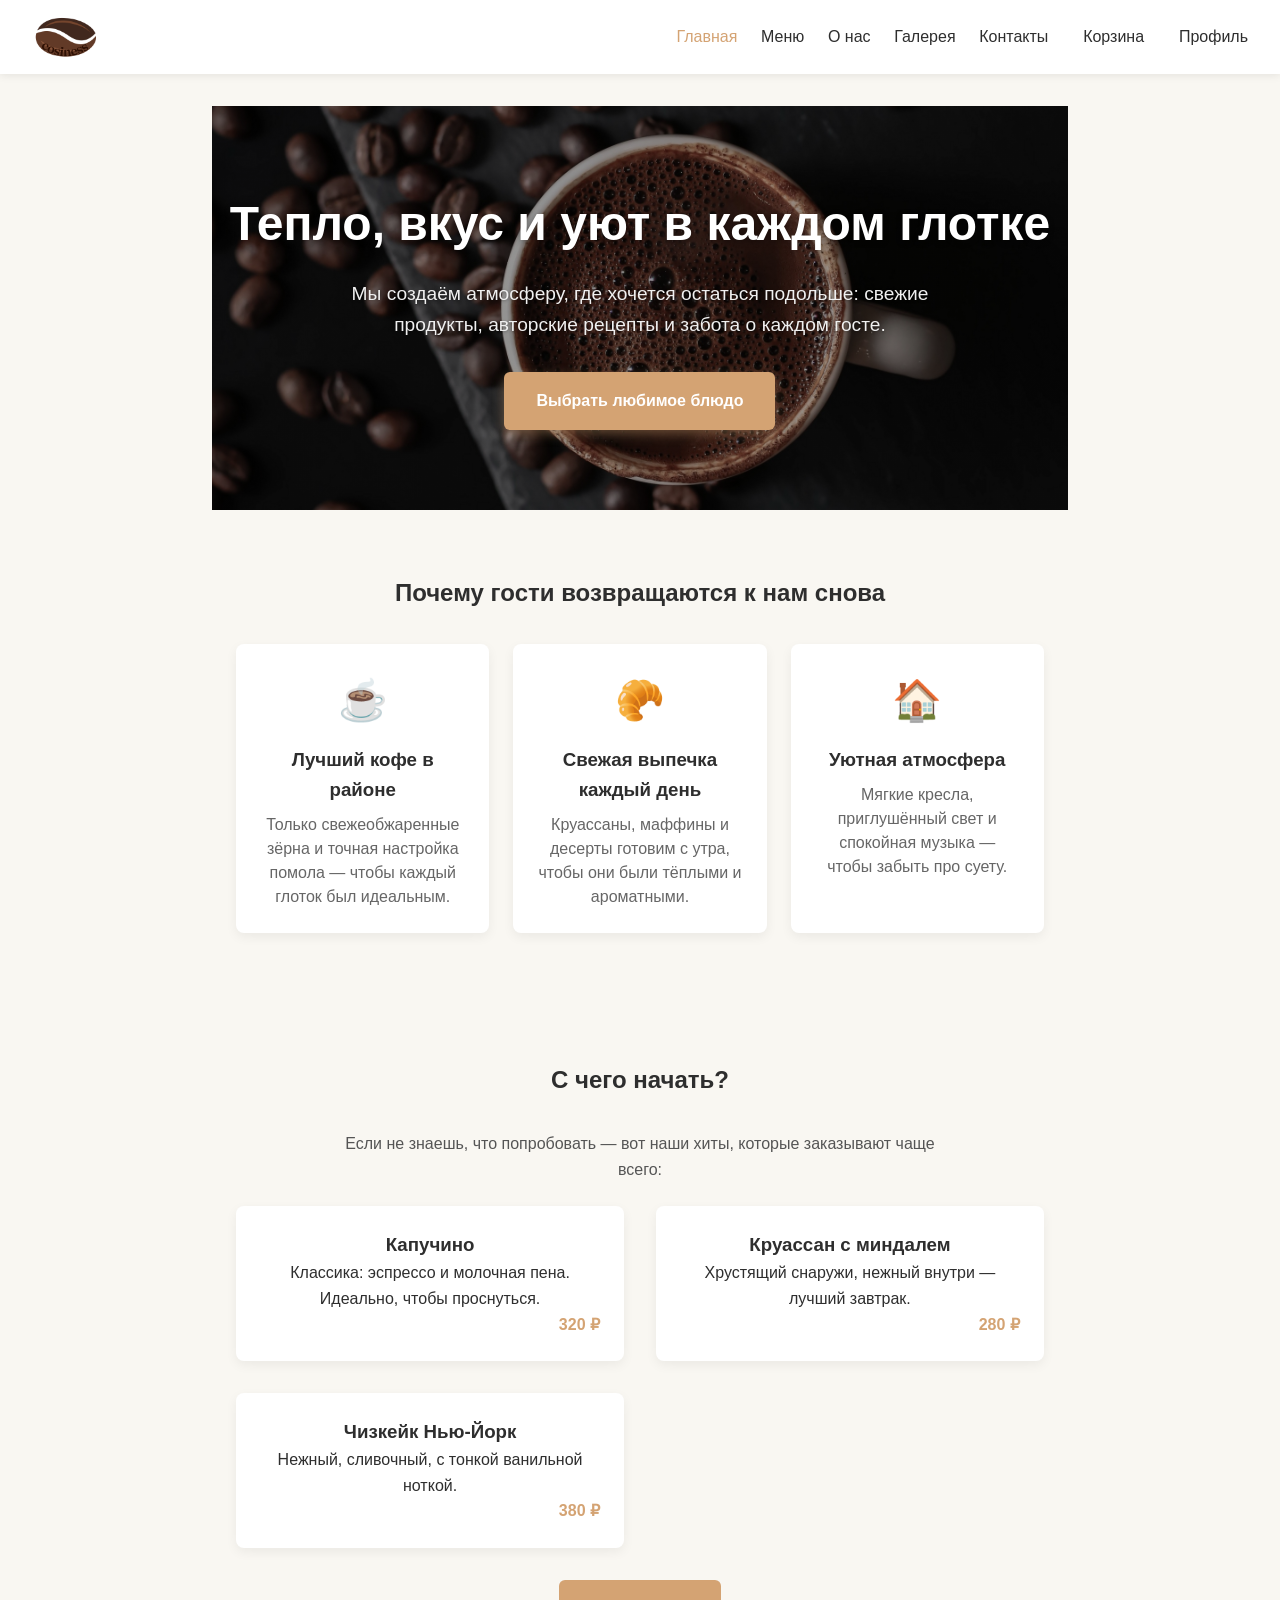
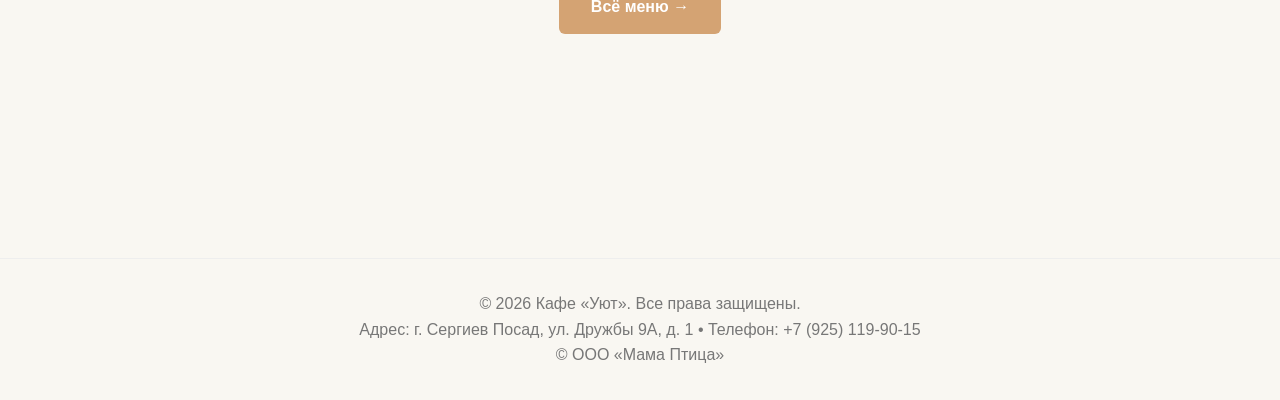
==== commit d4048a34: "apdate" ====
--- a/index.html
+++ b/index.html
@@ -9,7 +9,7 @@
   <body>
     <header>
       <a href="index.html" class="logo logo-img" aria-label="На главную">
-        <img src="images/сoffee_bean.png">
+        <img src="images/coffee_bean.png">
       </a>
       <nav>
         <a href="index.html" class="active">Главная</a>
@@ -21,6 +21,7 @@
         <a href="profile.html">Профиль</a>
       </nav>
     </header>
+
     <main>
       <section class="hero fade-in-up">
         <h1>Тепло, вкус и уют в каждом глотке</h1>
@@ -30,32 +31,34 @@
         </p>
         <a href="menu.html">Выбрать любимое блюдо</a>
       </section>
-      <section style="padding:4rem 1.5rem; max-width:1200px; margin:0 auto;">
-        <h2 style="text-align:center;">Почему гости возвращаются к нам снова</h2>
-        <div style="margin-top:2rem; display:grid; grid-template-columns:repeat(auto-fit, minmax(250px, 1fr)); gap:1.5rem;">
-          <div class="fade-in-up" style="background:white; padding:1.5rem; border-radius:8px; box-shadow:0 4px 12px rgba(0,0,0,0.06); text-align:center;">
-            <div style="font-size:2.5rem; margin-bottom:0.8rem;">☕</div>
-            <h3 style="margin:0 0 0.5rem; color:var(--dark);">Лучший кофе в районе</h3>
-            <p style="color:#666; line-height:1.5;">Только свежеобжаренные зёрна и точная настройка помола — чтобы каждый глоток был идеальным.</p>
+
+      <section class="section-features">
+        <h2>Почему гости возвращаются к нам снова</h2>
+        <div class="features-grid">
+          <div class="feature-card fade-in-up">
+            <div class="feature-icon">☕</div>
+            <h3>Лучший кофе в районе</h3>
+            <p>Только свежеобжаренные зёрна и точная настройка помола — чтобы каждый глоток был идеальным.</p>
           </div>
-          <div class="fade-in-up" style="background:white; padding:1.5rem; border-radius:8px; box-shadow:0 4px 12px rgba(0,0,0,0.06); text-align:center;">
-            <div style="font-size:2.5rem; margin-bottom:0.8rem;">🥐</div>
-            <h3 style="margin:0 0 0.5rem; color:var(--dark);">Свежая выпечка каждый день</h3>
-            <p style="color:#666; line-height:1.5;">Круассаны, маффины и десерты готовим с утра, чтобы они были тёплыми и ароматными.</p>
+          <div class="feature-card fade-in-up">
+            <div class="feature-icon">🥐</div>
+            <h3>Свежая выпечка каждый день</h3>
+            <p>Круассаны, маффины и десерты готовим с утра, чтобы они были тёплыми и ароматными.</p>
           </div>
-          <div class="fade-in-up" style="background:white; padding:1.5rem; border-radius:8px; box-shadow:0 4px 12px rgba(0,0,0,0.06); text-align:center;">
-            <div style="font-size:2.5rem; margin-bottom:0.8rem;">🏠</div>
-            <h3 style="margin:0 0 0.5rem; color:var(--dark);">Уютная атмосфера</h3>
-            <p style="color:#666; line-height:1.5;">Мягкие кресла, приглушённый свет и спокойная музыка — чтобы забыть про суету.</p>
+          <div class="feature-card fade-in-up">
+            <div class="feature-icon">🏠</div>
+            <h3>Уютная атмосфера</h3>
+            <p>Мягкие кресла, приглушённый свет и спокойная музыка — чтобы забыть про суету.</p>
           </div>
         </div>
       </section>
-      <section style="padding:4rem 1.5rem; background:#f9f7f2; text-align:center;">
+
+      <section class="section-hits">
         <h2>С чего начать?</h2>
-        <p style="max-width:600px; margin:1rem auto; color:#555;">
+        <p>
           Если не знаешь, что попробовать — вот наши хиты, которые заказывают чаще всего:
         </p>
-        <div class="menu-grid" style="justify-content:center; margin-top:1.5rem;">
+        <div class="menu-grid">
           <div class="dish-card fade-in-up">
             <h3>Капучино</h3>
             <p>Классика: эспрессо и молочная пена. Идеально, чтобы проснуться.</p>
@@ -72,21 +75,15 @@
             <span class="dish-price">380 ₽</span>
           </div>
         </div>
-        <a href="menu.html" style="display:inline-block; margin-top:2rem; padding:0.9rem 2rem; background:var(--primary); color:white; text-decoration:none; border-radius:6px; font-weight:bold;">Всё меню →</a>
+        <a href="menu.html" class="btn-primary">Всё меню →</a>
       </section>
     </main>
-    <footer>
+
+    <footer style="margin-top: 8rem;">
       <p>&copy; 2026 Кафе «Уют». Все права защищены.</p>
-      <p>Адрес: г. Москва, ул. Патриаршские пруды, д. 1 • Телефон: +7 (925) 119-90-15</p>
-      <p>&copy; ООО "Мама Птица"</p>
+      <p>Адрес: г. Сергиев Посад, ул. Дружбы 9А, д. 1 • Телефон: +7 (925) 119-90-15</p>
+      <p>&copy; ООО «Мама Птица»</p>
     </footer>
-    <script>
-      const observer = new IntersectionObserver((entries) => {
-        entries.forEach((entry) => {
-          if (entry.isIntersecting) entry.target.classList.add('visible');
-        });
-      }, { threshold: 0.15 });
-      document.querySelectorAll('.fade-in-up').forEach((el) => observer.observe(el));
-    </script>
+    <script src="js/main.js"></script>
   </body>
 </html>
--- a/css/style.css
+++ b/css/style.css
@@ -64,7 +64,7 @@
 }
 .photo-card img {
   width: 100%;
-  height: 360px;
+  height: 405px;
   object-fit: cover;
   display: block;
   transition: transform 0.4s ease;
@@ -412,4 +412,237 @@
   color: #888;
   font-size: 0.95rem;
   padding: 0.5rem 0;
+}
+.section-features {
+  padding: 4rem 1.5rem;
+  max-width: 1200px;
+  margin: 0 auto;
+}
+
+.features-grid {
+  margin-top: 2rem;
+  display: grid;
+  grid-template-columns: repeat(auto-fit, minmax(250px, 1fr));
+  gap: 1.5rem;
+}
+
+.feature-card {
+  background: white;
+  padding: 1.5rem;
+  border-radius: 8px;
+  box-shadow: 0 4px 12px rgba(0,0,0,0.06);
+  text-align: center;
+}
+
+.feature-icon {
+  font-size: 2.5rem;
+  margin-bottom: 0.8rem;
+}
+
+.feature-card h3 {
+  margin: 0 0 0.5rem;
+  color: var(--dark);
+}
+
+.feature-card p {
+  color: #666;
+  line-height: 1.5;
+}
+.section-hits {
+  padding: 4rem 1.5rem;
+  background: #f9f7f2;
+  text-align: center;
+}
+
+.section-hits > p {
+  max-width: 600px;
+  margin: 1rem auto;
+  color: #555;
+}
+
+.section-hits .menu-grid {
+  justify-content: center;
+  margin-top: 1.5rem;
+}
+
+.btn-primary {
+  display: inline-block;
+  margin-top: 2rem;
+  padding: 0.9rem 2rem;
+  background: var(--primary);
+  color: white;
+  text-decoration: none;
+  border-radius: 6px;
+  font-weight: bold;
+}
+.menu-category {
+  margin: 1.5rem 0;
+  border-radius: 10px;
+  overflow: hidden;
+  background: white;
+  box-shadow: 0 4px 12px rgba(0,0,0,0.06);
+}
+.category-toggle {
+  width: 100%;
+  display: flex;
+  justify-content: space-between;
+  align-items: center;
+  padding: 1.1rem 1.5rem;
+  background: white;
+  border: none;
+  cursor: pointer;
+  font-family: inherit;
+  font-size: 1.25rem;
+  font-weight: 600;
+  color: var(--primary);
+  transition: background 0.2s;
+}
+.category-toggle:hover { background: #fdf8f2; }
+.category-toggle .arrow {
+  display: inline-block;
+  transition: transform 0.3s ease;
+  font-size: 1rem;
+  color: var(--primary);
+}
+.menu-category.open .category-toggle .arrow { transform: rotate(180deg); }
+.category-content {
+  max-height: 0;
+  overflow: hidden;
+  transition: max-height 0.4s ease;
+}
+.category-content .menu-grid { padding: 0 1.5rem 1.5rem; }
+.about-page body,
+body.about-page {
+  font-family: 'Georgia', 'Times New Roman', serif;
+  line-height: 1.7;
+  background: linear-gradient(180deg, #fbf8f4 0%, #f4f0e8 100%);
+  min-height: 100vh;
+}
+.about-page header {
+  padding: 1rem 2rem;
+  background: rgba(255, 255, 255, 0.95);
+  backdrop-filter: blur(10px);
+  box-shadow: 0 2px 8px rgba(0, 0, 0, 0.08);
+  display: flex;
+  justify-content: space-between;
+  align-items: center;
+  position: sticky;
+  top: 0;
+  z-index: 100;
+}
+.about-page main {
+  max-width: 750px;
+  padding: 0 1.5rem 4rem;
+}
+.about-page h1 {
+  font-size: 3.2rem;
+  line-height: 1.1;
+  text-align: center;
+  margin-bottom: 1.8rem;
+  font-weight: 600;
+}
+.about-page .content-wrapper {
+  background: rgba(255, 255, 255, 0.94);
+  padding: 3rem 2.5rem;
+  border-radius: 16px;
+  box-shadow: 0 10px 30px rgba(0, 0, 0, 0.08);
+}
+.about-page .section-title {
+  text-align: center;
+  font-size: 1.6rem;
+  color: var(--primary);
+  margin-bottom: 2.4rem;
+  position: relative;
+  display: inline-block;
+  left: 50%;
+  transform: translateX(-50%);
+}
+.about-page .section-title::after {
+  content: '';
+  display: block;
+  width: 60px;
+  height: 3px;
+  background: var(--primary);
+  margin: 12px auto 0;
+}
+.about-page ul { list-style: none; padding-left: 0; }
+.about-page li {
+  position: relative;
+  padding-left: 28px;
+  margin-bottom: 1rem;
+  color: #555;
+  line-height: 1.6;
+}
+.about-page li::before {
+  content: '';
+  position: absolute;
+  left: 0;
+  top: 6px;
+  width: 10px;
+  height: 10px;
+  background: var(--primary);
+  border-radius: 50%;
+}
+.about-page .cta-box { margin-top: 3rem; text-align: center; }
+.about-page .big-btn {
+  display: inline-block;
+  padding: 1.2rem 3rem;
+  background: var(--primary);
+  color: white;
+  text-decoration: none;
+  border-radius: 8px;
+  font-weight: bold;
+  font-size: 1.1rem;
+  transition: all 0.3s ease;
+  box-shadow: 0 6px 15px rgba(212, 163, 115, 0.4);
+}
+.about-page .big-btn:hover {
+  background: #b88b5b;
+  transform: translateY(-3px);
+  box-shadow: 0 10px 20px rgba(212, 163, 115, 0.6);
+}
+.about-page footer {
+  padding: 2.5rem;
+  color: #888;
+  font-size: 0.9rem;
+  border-top: 1px solid #e0e0e0;
+}
+@media (max-width: 600px) {
+  .about-page h1 { font-size: 2.4rem; }
+  .about-page .content-wrapper { padding: 2rem 1.5rem; }
+  .about-page .big-btn { padding: 1rem 2rem; width: 100%; max-width: 300px; }
+}
+.toast {
+  position: fixed;
+  top: 80px;
+  right: 20px;
+  background: #4caf50;
+  color: white;
+  padding: 0.9rem 1.4rem;
+  border-radius: 8px;
+  box-shadow: 0 6px 18px rgba(0,0,0,0.15);
+  font-size: 0.95rem;
+  opacity: 0;
+  transform: translateY(-10px);
+  pointer-events: none;
+  transition: opacity 0.3s ease, transform 0.3s ease;
+  z-index: 1000;
+}
+.toast.show {
+  opacity: 1;
+  transform: translateY(0);
+}
+.cart-empty-btn {
+  display: inline-block;
+  width: auto;
+  padding: 0.8rem 2rem;
+  text-decoration: none;
+}
+body {
+  display: flex;
+  flex-direction: column;
+  min-height: 100vh;
+}
+main {
+  flex: 1;
 }
